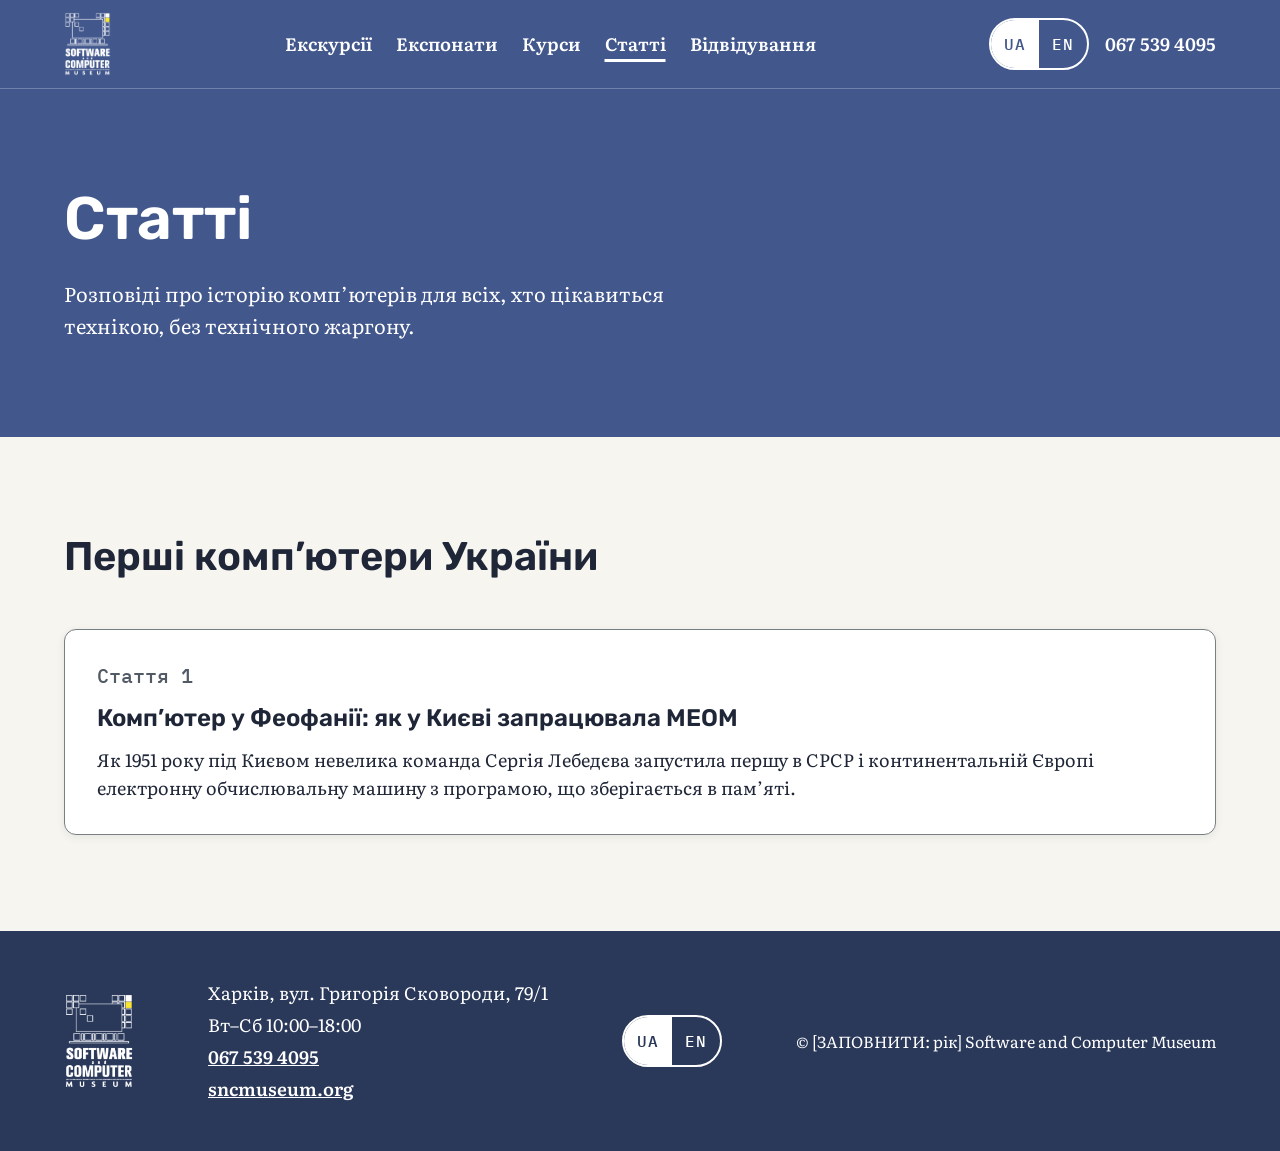
==== articles.html @ 68706a9f "Додати розділ «Статті» і першу статтю про МЕОМ - Стаття «Комп’ютер у Феофанії» в Markdown і як HTML-" ====
<!doctype html>
<html lang="uk">
<head>
  <meta charset="utf-8">
  <meta name="viewport" content="width=device-width, initial-scale=1">
  <title>Статті — Software and Computer Museum</title>
  <meta name="description" content="Статті Software and Computer Museum про історію комп’ютерів: перші комп’ютери України, люди й машини.">
  <link rel="icon" href="favicon.png" type="image/png">
  <link rel="preconnect" href="https://fonts.googleapis.com">
  <link rel="preconnect" href="https://fonts.gstatic.com" crossorigin>
  <link href="https://fonts.googleapis.com/css2?family=IBM+Plex+Mono:wght@500&family=Literata:opsz,wght@7..72,400;7..72,600&family=Rubik:wght@600&display=swap" rel="stylesheet">
  <link rel="stylesheet" href="css/tokens.css">
  <link rel="stylesheet" href="css/styles.css">
  <script src="js/main.js" defer></script>
</head>
<body>
  <a href="#main" class="skip">Перейти до вмісту</a>

  <header class="site-header on-blue">
    <div class="container">
      <a class="logo-link" href="index.html"><img class="logo" src="images/logo.png" alt="Software and Computer Museum — на головну" width="47" height="64"></a>
      <nav class="site-nav" aria-label="Розділи сайту">
        <a href="index.html#excursions">Екскурсії</a>
        <a href="exhibits.html">Експонати</a>
        <a href="courses.html">Курси</a>
        <a href="articles.html" aria-current="page">Статті</a>
        <a href="index.html#contacts">Відвідування</a>
      </nav>
      <div class="header-tools">
        <div class="lang" role="group" aria-label="Мова сайту">
          <button type="button" aria-pressed="true" aria-label="Українська">UA</button>
          <button type="button" aria-pressed="false" aria-label="English" lang="en">EN</button>
        </div>
        <a class="header-phone" href="tel:+380675394095" aria-label="Зателефонувати: 067 539 4095">067&nbsp;539&nbsp;4095</a>
      </div>
    </div>
  </header>

  <main id="main" tabindex="-1">
    <section class="hero on-blue" aria-labelledby="articles-title">
      <div class="container">
        <div class="hero-text">
          <h1 id="articles-title">Статті</h1>
          <p class="hero-lead">Розповіді про історію комп’ютерів для всіх, хто цікавиться технікою, без технічного жаргону.</p>
        </div>
      </div>
    </section>

    <section class="section" aria-labelledby="series-title">
      <div class="container">
        <h2 id="series-title">Перші комп’ютери України</h2>
        <ol class="article-list">
          <li class="card article-card">
            <p class="year">Стаття 1</p>
            <h3><a href="articles/01-mesm.html">Комп’ютер у Феофанії: як у Києві запрацювала МЕОМ</a></h3>
            <p>Як 1951 року під Києвом невелика команда Сергія Лебедєва запустила першу в СРСР і континентальній Європі електронну обчислювальну машину з програмою, що зберігається в пам’яті.</p>
          </li>
        </ol>
      </div>
    </section>
  </main>

  <footer class="site-footer on-blue">
    <div class="container">
      <img class="footer-logo" src="images/logo.png" alt="Software and Computer Museum" lang="en" width="70" height="96" loading="lazy">
      <div class="footer-contacts">
        <p>Харків, вул. Григорія Сковороди, 79/1</p>
        <p>Вт–Сб 10:00–18:00</p>
        <a href="tel:+380675394095">067&nbsp;539&nbsp;4095</a>
        <a href="https://sncmuseum.org">sncmuseum.org</a>
      </div>
      <div class="lang" role="group" aria-label="Мова сайту">
        <button type="button" aria-pressed="true" aria-label="Українська">UA</button>
        <button type="button" aria-pressed="false" aria-label="English" lang="en">EN</button>
      </div>
      <p class="copyright">© [ЗАПОВНИТИ: рік] <span lang="en">Software and Computer Museum</span></p>
    </div>
  </footer>
</body>
</html>
---- css/tokens.css ----
/* Токени дизайн-системи «Сайт музею» (tokens.json, v2) */
:root {
  /* Кольори */
  --museum-blue: #42578c;
  --museum-blue-deep: #2a3859;
  --blue-soft: #e6eaf3;
  --blue-soft-pressed: #d5dcea;
  --cta-yellow: #fae530;
  --cta-yellow-hover: #fff27a;
  --cta-yellow-pressed: #e5cf12;
  --ink: #1f2637;
  --ink-muted: #525a66;
  --paper: #f6f5f0;
  --white: #ffffff;
  --museum-grey: #787f81;
  --danger: #8a1c1c;
  --focus-ring: var(--museum-blue);

  /* Шрифти */
  --font-display: Rubik, "Segoe UI", Arial, sans-serif;
  --font-body: Literata, Georgia, "Times New Roman", serif;
  --font-mono: "IBM Plex Mono", "Courier New", monospace;

  /* Відступи */
  --space-1: 4px;
  --space-2: 8px;
  --space-3: 12px;
  --space-4: 16px;
  --space-6: 24px;
  --space-8: 32px;
  --space-12: 48px;
  --space-16: 64px;
  --space-24: 96px;

  /* Радіуси */
  --radius-sm: 4px;
  --radius-md: 12px;
  --radius-pill: 999px;

  /* Тіні */
  --shadow-btn-hover: 0 6px 14px rgba(31, 38, 55, 0.28);
  --shadow-btn-secondary-hover: 0 6px 14px rgba(31, 38, 55, 0.16);
  --shadow-card: 0 2px 8px rgba(31, 38, 55, 0.08);
  --shadow-card-hover: 0 10px 24px rgba(31, 38, 55, 0.16);
  --shadow-hero-card: 0 10px 28px rgba(10, 14, 30, 0.25);
  --shadow-call: 0 6px 16px rgba(10, 14, 30, 0.35);

  /* Рух */
  --motion: 150ms;
}
---- css/styles.css ----
/* Основа */
:root { --gutter: var(--space-16); }

* { box-sizing: border-box; }
html { scroll-behavior: smooth; }
body {
  margin: 0;
  background: var(--paper);
  color: var(--ink);
  font-family: var(--font-body);
  font-size: 18px;
  line-height: 28px;
}
h1, h2, h3 { margin: 0; font-family: var(--font-display); font-weight: 600; color: var(--ink); }
p { margin: 0; }
img { display: block; max-width: 100%; height: auto; }
a { color: var(--museum-blue); }
a:hover { color: var(--museum-blue-deep); }
input::placeholder { color: var(--ink-muted); opacity: 1; }

a:focus-visible,
button:focus-visible,
input:focus-visible,
select:focus-visible {
  outline: 3px solid var(--focus-ring);
  outline-offset: 3px;
}
.on-blue a:focus-visible,
.on-blue button:focus-visible { outline-color: var(--white); }

.skip {
  position: absolute;
  left: var(--space-4);
  top: -200px;
  z-index: 30;
  padding: var(--space-3) var(--space-6);
  background: var(--white);
  color: var(--museum-blue);
  border: 2px solid var(--museum-blue);
  border-radius: var(--radius-pill);
  font-weight: 600;
  text-decoration: none;
}
.skip:focus { top: var(--space-4); }

.container { max-width: 1200px; margin: 0 auto; }
.muted { color: var(--ink-muted); }
.todo {
  padding: var(--space-3) var(--space-4);
  background: var(--paper);
  border: 2px dashed var(--museum-grey);
  border-radius: var(--radius-sm);
  color: var(--ink-muted);
  text-align: center;
}

/* Кнопки */
.btn {
  display: inline-flex;
  align-items: center;
  justify-content: center;
  min-height: 48px;
  padding: 0 var(--space-8);
  border-radius: var(--radius-pill);
  font-family: var(--font-body);
  font-size: 18px;
  line-height: 24px;
  font-weight: 600;
  text-align: center;
  text-decoration: none;
  cursor: pointer;
  transition: transform var(--motion), box-shadow var(--motion), background-color var(--motion);
}
.btn:hover { transform: translateY(-2px); }
.btn:active { transform: translateY(1px); box-shadow: none; }

.btn-primary { background: var(--cta-yellow); border: 2px solid var(--ink); color: var(--ink); }
.btn-primary:hover { background: var(--cta-yellow-hover); color: var(--ink); box-shadow: var(--shadow-btn-hover); }
.btn-primary:active { background: var(--cta-yellow-pressed); }

.btn-secondary { background: transparent; border: 2px solid var(--museum-blue); color: var(--museum-blue); }
.btn-secondary:hover { background: var(--blue-soft); color: var(--museum-blue); box-shadow: var(--shadow-btn-secondary-hover); }
.btn-secondary:active { background: var(--blue-soft-pressed); }

/* Біла кнопка на синьому тлі (лише в макеті, не в системі) */
.btn-hero {
  background: var(--white);
  border: 2px solid var(--white);
  box-shadow: var(--shadow-hero-card);
  color: var(--museum-blue);
}
.btn-hero:hover { background: var(--blue-soft); color: var(--museum-blue); box-shadow: 0 10px 28px rgba(10, 14, 30, 0.35); }
.btn-hero:active { background: var(--blue-soft-pressed); }

/* Перемикач мови */
.lang {
  display: flex;
  border: 2px solid var(--white);
  border-radius: var(--radius-pill);
  overflow: hidden;
}
.lang button {
  min-width: 48px;
  min-height: 48px;
  border: 0;
  background: transparent;
  color: var(--white);
  font-family: var(--font-mono);
  font-weight: 500;
  font-size: 16px;
  letter-spacing: 0.06em;
  cursor: pointer;
}
.lang button[aria-pressed="true"] { background: var(--white); color: var(--museum-blue); }
.site-footer .lang button[aria-pressed="true"] { color: var(--museum-blue-deep); }

/* Шапка */
.site-header {
  padding: var(--space-3) var(--gutter);
  background: var(--museum-blue);
  color: var(--white);
  border-bottom: 1px solid rgba(255, 255, 255, 0.25);
}
.site-header .container {
  display: flex;
  flex-wrap: wrap;
  gap: var(--space-4);
  align-items: center;
  justify-content: space-between;
}
.logo { width: 47px; height: 64px; }
.site-nav {
  display: flex;
  flex-wrap: wrap;
  gap: 0 var(--space-6);
  font-weight: 600;
}
.site-nav a {
  display: inline-flex;
  align-items: center;
  min-height: 48px;
  color: var(--white);
  text-decoration: none;
}
.site-nav a:hover { color: var(--white); text-decoration: underline; }
.header-tools { display: flex; flex-wrap: wrap; gap: var(--space-4); align-items: center; }
.header-phone {
  display: inline-flex;
  align-items: center;
  min-height: 48px;
  color: var(--white);
  font-weight: 600;
  text-decoration: none;
  white-space: nowrap;
}
.header-phone:hover { color: var(--white); text-decoration: underline; }
.header-cta {
  display: inline-flex;
  align-items: center;
  min-height: 48px;
  padding: 0 var(--space-2);
  color: var(--white);
  font-weight: 600;
  line-height: 24px;
  text-decoration: underline;
  text-underline-offset: 4px;
}
.header-cta:hover { color: var(--white); }

/* Перший екран */
.hero {
  padding: var(--space-24) var(--gutter);
  background: var(--museum-blue);
  color: var(--white);
}
.hero .container { display: flex; flex-wrap: wrap; gap: var(--space-16); align-items: center; }
.hero-text {
  flex: 1 1 600px;
  min-width: 0;
  display: flex;
  flex-direction: column;
  gap: var(--space-6);
  align-items: flex-start;
}
.hero h1 {
  max-width: 760px;
  font-size: 60px;
  line-height: 68px;
  letter-spacing: -0.005em;
  color: var(--white);
}
.hero-lead { max-width: 640px; font-size: 20px; line-height: 32px; }
.hero .btn-hero {
  min-width: 320px;
  min-height: 64px;
  margin-top: var(--space-4);
  padding: 0 var(--space-12);
  font-size: 22px;
  line-height: 28px;
}
.hero-photo {
  flex: 0 1 400px;
  min-width: 0;
  aspect-ratio: 4 / 3;
  object-fit: cover;
  border-radius: var(--radius-md);
}

/* Секції */
.section { padding: var(--space-24) var(--gutter); }
.section--white { background: var(--white); border-top: 1px solid var(--museum-grey); }
.section--framed { border-bottom: 1px solid var(--museum-grey); }
.section .container { display: flex; flex-direction: column; gap: var(--space-12); }
.section h2 { font-size: 40px; line-height: 48px; }

/* Картки */
.cards { display: grid; gap: var(--space-6); }
.cards--excursions { grid-template-columns: repeat(auto-fit, minmax(260px, 1fr)); }
.cards--exhibits { grid-template-columns: repeat(auto-fit, minmax(320px, 1fr)); }
.cards--courses { grid-template-columns: repeat(auto-fit, minmax(300px, 1fr)); }
.card {
  display: flex;
  flex-direction: column;
  gap: var(--space-3);
  padding: var(--space-8);
  background: var(--white);
  border: 1px solid var(--museum-grey);
  border-radius: var(--radius-md);
  box-shadow: var(--shadow-card);
  transition: transform var(--motion), box-shadow var(--motion);
}
.card:hover { transform: translateY(-4px); box-shadow: var(--shadow-card-hover); }
.card h3 { font-size: 24px; line-height: 32px; }
.card-body { display: flex; flex-direction: column; gap: var(--space-2); flex-grow: 1; }
.card .btn { align-self: flex-start; margin-top: var(--space-3); }
.card--course { background: var(--blue-soft); border: 2px solid var(--museum-blue); }

.card--exhibit { padding: var(--space-6); box-shadow: none; }
.card--exhibit img {
  width: 100%;
  aspect-ratio: 1 / 1;
  object-fit: cover;
  border-radius: var(--radius-md);
  background: var(--paper);
}
.card--exhibit h3 { margin-top: var(--space-1); }
.year {
  font-family: var(--font-mono);
  font-weight: 500;
  font-size: 20px;
  line-height: 28px;
  color: var(--ink-muted);
}

.exhibit-facts { display: flex; flex-direction: column; margin: 0; }
.exhibit-facts dt { display: inline; color: var(--ink-muted); }
.exhibit-facts dd { display: inline; margin: 0; font-family: var(--font-mono); font-weight: 500; }

/* Запис і відвідування */
.signup-row { display: flex; flex-wrap: wrap; gap: var(--space-12); align-items: flex-start; }
.signup { flex: 999 1 480px; min-width: 0; display: flex; flex-direction: column; gap: var(--space-8); }
.visit { flex: 1 1 320px; min-width: 0; display: flex; flex-direction: column; gap: var(--space-6); }

.form {
  display: flex;
  flex-direction: column;
  gap: var(--space-6);
  padding: var(--space-8);
  background: var(--paper);
  border: 1px solid var(--museum-grey);
  border-radius: var(--radius-md);
}
.field { display: flex; flex-direction: column; gap: var(--space-2); }
.field label { font-weight: 600; }
.field label span { font-weight: 400; color: var(--ink-muted); }
.field input,
.field select {
  width: 100%;
  min-height: 48px;
  padding: 0 var(--space-3);
  background: var(--white);
  border: 1px solid var(--museum-grey);
  border-radius: var(--radius-sm);
  color: var(--ink);
  font-family: inherit;
  font-size: 18px;
}
.field [aria-invalid="true"] { border: 2px solid var(--danger); }
.field-error { color: var(--danger); font-weight: 600; }
.form .todo { text-align: left; }
.form .btn {
  align-self: flex-start;
  min-height: 52px;
  background: var(--white);
}
.thanks {
  padding: var(--space-8);
  background: var(--blue-soft);
  border: 2px solid var(--museum-blue);
  border-radius: var(--radius-md);
  font-size: 20px;
  line-height: 32px;
  font-weight: 600;
}

.visit-info {
  display: flex;
  flex-direction: column;
  gap: var(--space-2);
  margin: 0;
  padding: var(--space-6);
  background: var(--blue-soft);
  border: 1px solid var(--museum-grey);
  border-radius: var(--radius-md);
  font-size: 20px;
  line-height: 32px;
}
.visit-info dt { display: inline; font-weight: 600; }
.visit-info dd { display: inline; margin: 0; }
.map-todo {
  display: flex;
  align-items: center;
  justify-content: center;
  height: 240px;
  padding: var(--space-4);
  border-radius: var(--radius-md);
}

/* Підвал */
.site-footer {
  padding: var(--space-12) var(--gutter);
  background: var(--museum-blue-deep);
  color: var(--white);
}
.site-footer .container {
  display: flex;
  flex-wrap: wrap;
  gap: var(--space-6);
  align-items: center;
  justify-content: space-between;
}
.footer-logo { width: 70px; height: 96px; }
.footer-contacts { display: flex; flex-direction: column; gap: var(--space-1); }
.footer-contacts a { color: var(--white); font-weight: 600; }
.footer-contacts a:hover { color: var(--white); }
.copyright { font-size: 16px; line-height: 24px; }

.section-more { align-self: flex-start; font-weight: 600; }

/* Сторінка курсів */
.logo-link { display: block; border-radius: var(--radius-sm); }
.site-nav a[aria-current="page"] { text-decoration: underline; text-decoration-thickness: 3px; text-underline-offset: 8px; }

.hero--courses .container { align-items: stretch; }
.hero-lead a { color: var(--white); font-weight: 600; white-space: nowrap; }
.hero-lead a:hover { color: var(--white); }
.kicker {
  font-family: var(--font-mono);
  font-weight: 500;
  font-size: 16px;
  line-height: 24px;
  letter-spacing: 0.08em;
  text-transform: uppercase;
}
.kicker::before { content: "> "; }
.facts {
  display: flex;
  flex-wrap: wrap;
  gap: var(--space-4);
  margin: var(--space-2) 0 0;
  padding: 0;
  list-style: none;
}
.facts li {
  display: flex;
  flex-direction: column;
  min-width: 150px;
  padding: var(--space-4) var(--space-6);
  border: 2px solid rgba(255, 255, 255, 0.6);
  border-radius: var(--radius-md);
}
.facts-value { font-family: var(--font-display); font-weight: 600; font-size: 32px; line-height: 40px; }
.facts-label { font-size: 16px; line-height: 24px; }

.audience {
  flex: 0 1 360px;
  min-width: 0;
  display: flex;
  flex-direction: column;
  gap: var(--space-3);
  padding: var(--space-8);
  background: var(--white);
  border-radius: var(--radius-md);
  box-shadow: var(--shadow-hero-card);
  color: var(--ink);
}
.audience-title { font-family: var(--font-display); font-weight: 600; font-size: 22px; line-height: 30px; margin-bottom: var(--space-2); }
.audience a {
  display: flex;
  align-items: center;
  gap: var(--space-4);
  min-height: 56px;
  padding: var(--space-2) var(--space-4);
  border: 2px solid var(--museum-blue);
  border-radius: var(--radius-pill);
  color: var(--museum-blue);
  font-weight: 600;
  text-decoration: none;
  transition: background-color var(--motion), transform var(--motion);
}
.audience a:hover { background: var(--blue-soft); transform: translateX(4px); }
.audience a:focus-visible { outline-color: var(--museum-blue); }
.audience-age {
  min-width: 72px;
  padding: var(--space-1) var(--space-2);
  background: var(--museum-blue);
  border-radius: var(--radius-pill);
  color: var(--white);
  font-family: var(--font-mono);
  font-weight: 500;
  font-size: 16px;
  text-align: center;
}

.course-list { display: flex; flex-direction: column; gap: var(--space-8); }
.course {
  display: grid;
  grid-template-columns: minmax(0, 3fr) minmax(0, 2fr);
  gap: var(--space-12);
  padding: var(--space-12);
  background: var(--white);
  border: 2px solid var(--museum-blue);
  border-radius: var(--radius-md);
  box-shadow: var(--shadow-card);
  scroll-margin-top: var(--space-6);
  transition: transform var(--motion), box-shadow var(--motion);
}
.course:hover { transform: translateY(-4px); box-shadow: var(--shadow-card-hover); }
.course:target { box-shadow: 0 0 0 4px var(--blue-soft-pressed), var(--shadow-card-hover); }
.course-main { display: flex; flex-direction: column; gap: var(--space-4); align-items: flex-start; }
.course-main h3 { font-size: 30px; line-height: 38px; }
.course-tag {
  padding: var(--space-1) var(--space-3);
  background: var(--blue-soft);
  border-radius: var(--radius-pill);
  color: var(--museum-blue-deep);
  font-family: var(--font-mono);
  font-weight: 500;
  font-size: 16px;
  line-height: 24px;
}
.course-actions { display: flex; flex-wrap: wrap; gap: var(--space-4) var(--space-6); align-items: center; margin-top: auto; padding-top: var(--space-4); }
.course-phone { display: inline-flex; align-items: center; min-height: 48px; font-weight: 600; }
.course-facts {
  display: flex;
  flex-direction: column;
  margin: 0;
  padding: var(--space-6);
  background: var(--paper);
  border-radius: var(--radius-md);
}
.course-facts div {
  display: grid;
  grid-template-columns: minmax(0, 1fr) minmax(0, 1.3fr);
  gap: var(--space-4);
  padding: var(--space-3) 0;
  border-bottom: 1px dashed var(--museum-grey);
}
.course-facts div:last-child { border-bottom: 0; }
.course-facts dt { color: var(--ink-muted); }
.course-facts dd { margin: 0; font-weight: 600; }

.steps {
  display: grid;
  grid-template-columns: repeat(auto-fit, minmax(260px, 1fr));
  gap: var(--space-6);
  margin: 0;
  padding: 0;
  list-style: none;
  counter-reset: step;
}
.steps li {
  counter-increment: step;
  display: flex;
  flex-direction: column;
  gap: var(--space-3);
  padding: var(--space-8);
  background: var(--paper);
  border: 1px solid var(--museum-grey);
  border-radius: var(--radius-md);
}
.steps li::before {
  content: "0" counter(step);
  font-family: var(--font-mono);
  font-weight: 500;
  font-size: 20px;
  line-height: 28px;
  color: var(--museum-blue);
}
.steps h3 { font-size: 24px; line-height: 32px; }

.news { display: flex; flex-direction: column; margin: 0; padding: 0; list-style: none; }
.news li {
  display: grid;
  grid-template-columns: 160px minmax(0, 1fr);
  gap: var(--space-6);
  padding: var(--space-6) 0;
  border-top: 1px solid var(--museum-grey);
}
.news li:last-child { border-bottom: 1px solid var(--museum-grey); }

.cta-section { background: var(--museum-blue); color: var(--white); }
.cta-section .container { align-items: flex-start; gap: var(--space-6); }
.cta-section h2 { color: var(--white); }

/* Статті */
.article-list {
  display: grid;
  grid-template-columns: repeat(auto-fit, minmax(320px, 1fr));
  gap: var(--space-6);
  margin: 0;
  padding: 0;
  list-style: none;
}
.article-card { position: relative; }
.article-card h3 a { color: var(--ink); text-decoration: none; }
.article-card h3 a::after { content: ""; position: absolute; inset: 0; border-radius: var(--radius-md); }
.article-card:hover h3 a { color: var(--museum-blue); text-decoration: underline; }
.article-card h3 a:focus-visible { outline: none; }
.article-card:has(a:focus-visible) { outline: 3px solid var(--focus-ring); outline-offset: 3px; }

.hero--article h1 { font-size: 48px; line-height: 56px; }
.back-link { text-decoration: underline; text-underline-offset: 4px; }

.prose { max-width: 720px; display: flex; flex-direction: column; gap: var(--space-6); }
.prose h2 { margin-top: var(--space-6); font-size: 32px; line-height: 40px; }
.prose-lead { font-size: 22px; line-height: 34px; }
.prose strong { font-weight: 600; }
.prose-next {
  padding: var(--space-6);
  background: var(--blue-soft);
  border-left: 4px solid var(--museum-blue);
  border-radius: var(--radius-sm);
  font-style: italic;
}
.sources { margin: 0; padding-left: var(--space-6); display: flex; flex-direction: column; gap: var(--space-2); font-size: 16px; line-height: 24px; }
.sources a { overflow-wrap: anywhere; }

/* Панель запису на телефоні */
.mobile-bar { display: none; }

/* Планшет */
@media (max-width: 1024px) {
  :root { --gutter: var(--space-8); }
}

/* Смартфон */
@media (max-width: 768px) {
  :root { --gutter: var(--space-4); }

  .site-header { padding-bottom: var(--space-1); }
  .site-header .container { gap: var(--space-2); }
  .logo { width: 41px; height: 56px; order: 1; }
  .header-tools { order: 2; }
  .header-cta { display: none; }
  .site-nav { order: 3; flex-basis: 100%; }

  .hero { padding: 40px var(--gutter) var(--space-16); }
  .hero .container { flex-direction: column; align-items: stretch; gap: var(--space-6); }
  .hero-text { flex: none; align-items: stretch; }
  .hero h1 { font-size: 34px; line-height: 42px; }
  .hero .btn-hero {
    min-width: 0;
    min-height: 60px;
    margin-top: var(--space-2);
    padding: 0 var(--space-6);
    font-size: 20px;
    line-height: 26px;
  }
  .hero-photo { flex: none; width: 100%; margin-top: var(--space-6); }

  .section { padding: var(--space-16) var(--gutter); }
  .section .container { gap: var(--space-8); }
  .section h2 { font-size: 28px; line-height: 36px; }
  .cards { grid-template-columns: minmax(0, 1fr); }
  .card { padding: var(--space-6); }
  .card h3 { font-size: 22px; line-height: 30px; }
  .card .btn { align-self: stretch; margin-top: var(--space-2); padding: 0 var(--space-6); }

  .signup-row { flex-direction: column; align-items: stretch; gap: var(--space-16); }
  .signup, .visit { flex: none; }
  .form { padding: var(--space-6); }
  .form .btn { align-self: stretch; }
  .thanks { padding: var(--space-6); }
  .map-todo { height: 220px; }

  .facts { gap: var(--space-3); }
  .facts li { flex: 1 1 140px; min-width: 0; padding: var(--space-3) var(--space-4); }
  .facts-value { font-size: 26px; line-height: 34px; }
  .audience { flex: none; padding: var(--space-6); }
  .course { grid-template-columns: minmax(0, 1fr); gap: var(--space-6); padding: var(--space-6); }
  .course-main h3 { font-size: 24px; line-height: 32px; }
  .course-actions { flex-direction: column; align-items: stretch; }
  .course-actions .btn { padding: 0 var(--space-6); }
  .course-facts { padding: var(--space-4); }
  .steps li { padding: var(--space-6); }
  .news li { grid-template-columns: minmax(0, 1fr); gap: var(--space-1); }
  .article-list { grid-template-columns: minmax(0, 1fr); }
  .hero--article h1 { font-size: 30px; line-height: 38px; }
  .prose h2 { font-size: 26px; line-height: 34px; }
  .prose-lead { font-size: 20px; line-height: 30px; }
  .cta-section .container { align-items: stretch; }

  .site-footer:has(~ .mobile-bar) { padding-bottom: 112px; }
  .site-footer .container { flex-direction: column; align-items: flex-start; }
  .footer-logo { width: 59px; height: 80px; }
  .footer-contacts a { display: inline-flex; align-items: center; min-height: 48px; }

  .mobile-bar {
    display: block;
    position: fixed;
    left: 0;
    right: 0;
    bottom: 0;
    z-index: 20;
    padding: var(--space-3) var(--gutter);
    background: var(--museum-blue);
    border-top: 1px solid rgba(255, 255, 255, 0.25);
    box-shadow: 0 -6px 16px rgba(10, 14, 30, 0.25);
    transform: translateY(100%);
    opacity: 0;
    visibility: hidden;
    transition: transform 200ms, opacity 200ms, visibility 200ms;
  }
  .mobile-bar.is-visible { transform: none; opacity: 1; visibility: visible; }
  .mobile-bar .btn-hero {
    display: flex;
    min-height: 56px;
    padding: 0 var(--space-6);
    box-shadow: none;
    font-size: 20px;
    line-height: 26px;
  }
  html { scroll-padding-bottom: 96px; }
}

@media (prefers-reduced-motion: reduce) {
  html { scroll-behavior: auto; }
  *, *::before, *::after { transition: none !important; animation: none !important; }
  .btn:hover, .btn:active, .card:hover, .course:hover, .audience a:hover { transform: none; }
}
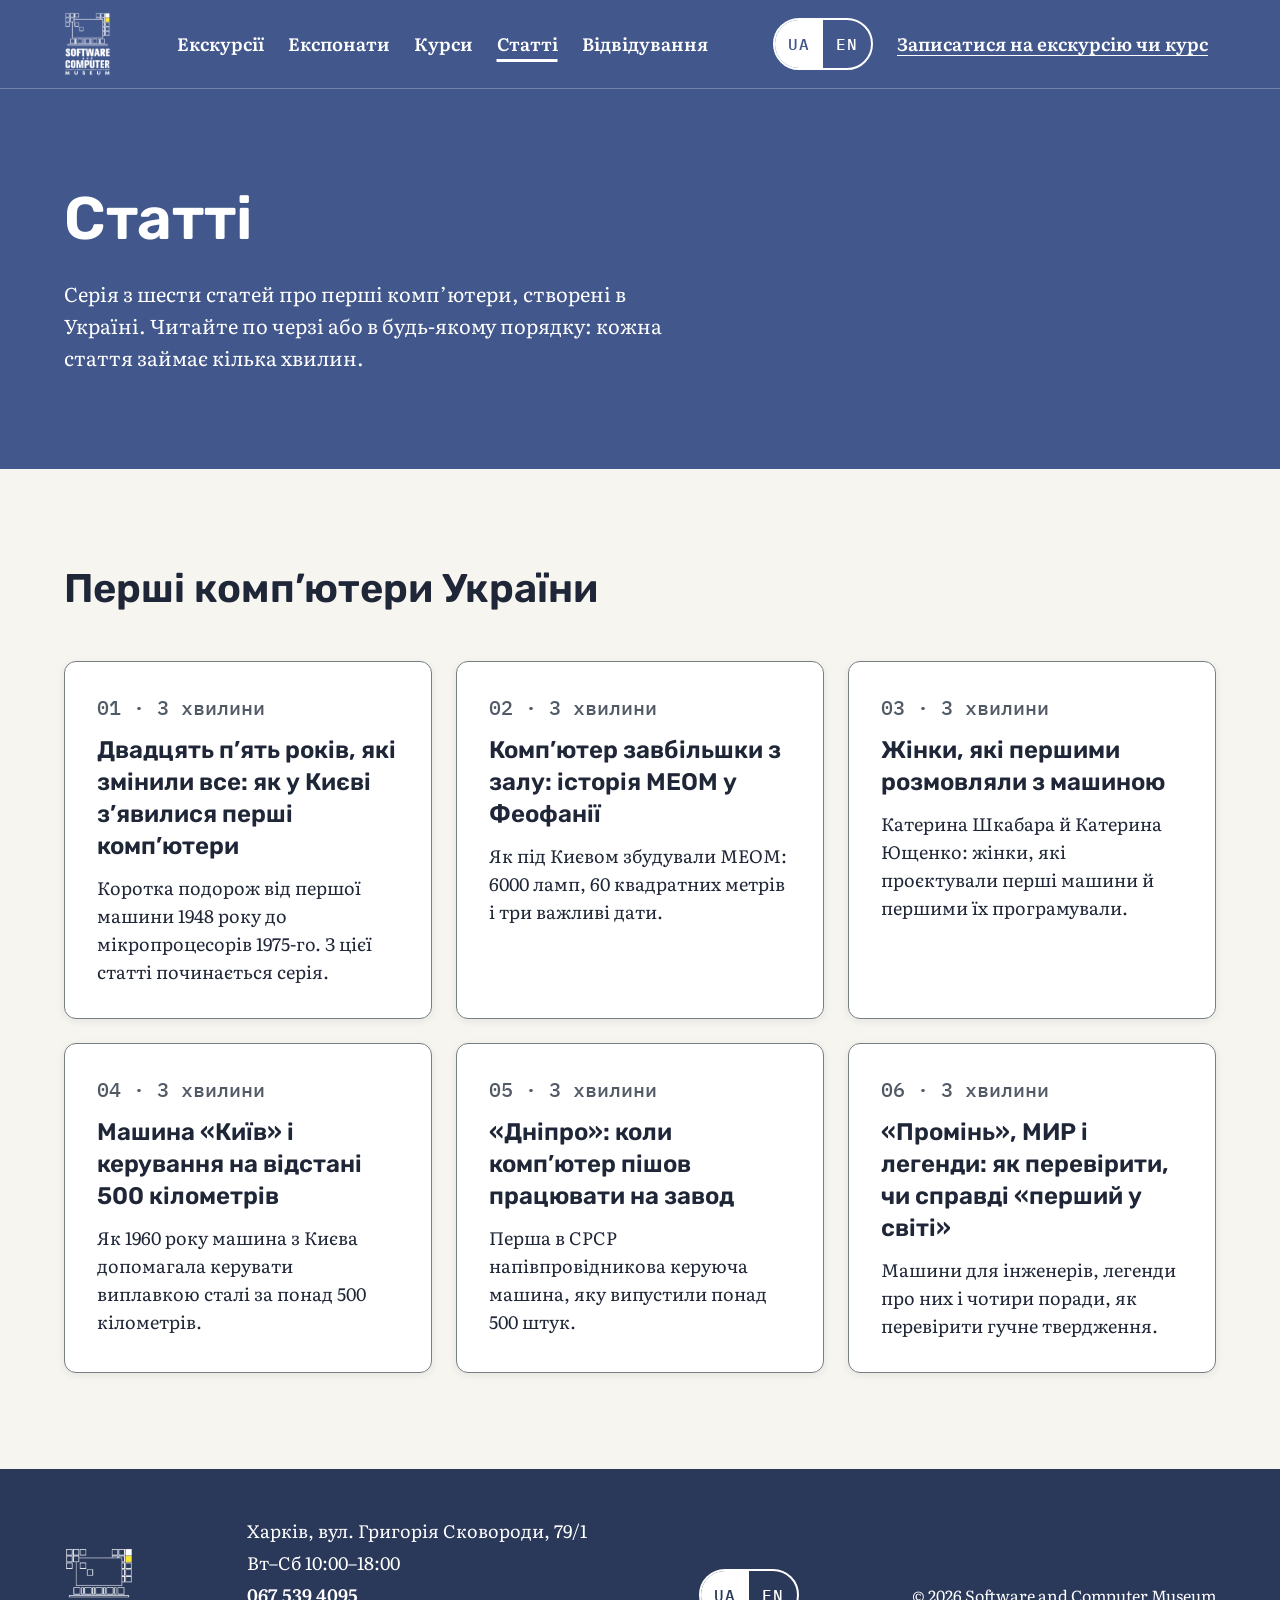
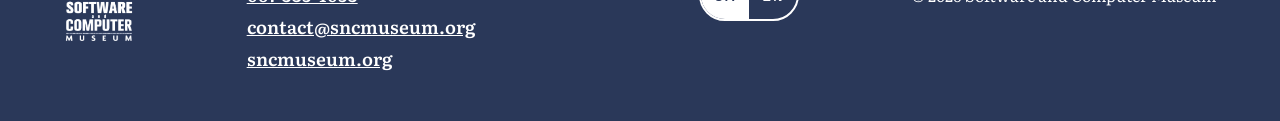
==== commit b9aeee64: "Додати сторінки статей, список статей і пункт «Статті» в меню Co-Authored-By: Claude Opus 5.5 <norep" ====
--- a/articles.html
+++ b/articles.html
@@ -4,7 +4,7 @@
   <meta charset="utf-8">
   <meta name="viewport" content="width=device-width, initial-scale=1">
   <title>Статті — Software and Computer Museum</title>
-  <meta name="description" content="Статті Software and Computer Museum про історію комп’ютерів: перші комп’ютери України, люди й машини.">
+  <meta name="description" content="Серія статей про перші комп’ютери, створені в Україні: МЕОМ, «Київ», «Дніпро», «Промінь» і МИР. Для школярів, батьків і дорослих.">
   <link rel="icon" href="favicon.png" type="image/png">
   <link rel="preconnect" href="https://fonts.googleapis.com">
   <link rel="preconnect" href="https://fonts.gstatic.com" crossorigin>
@@ -15,7 +15,6 @@
 </head>
 <body>
   <a href="#main" class="skip">Перейти до вмісту</a>
-
   <header class="site-header on-blue">
     <div class="container">
       <a class="logo-link" href="index.html"><img class="logo" src="images/logo.png" alt="Software and Computer Museum — на головну" width="47" height="64"></a>
@@ -31,17 +30,16 @@
           <button type="button" aria-pressed="true" aria-label="Українська">UA</button>
           <button type="button" aria-pressed="false" aria-label="English" lang="en">EN</button>
         </div>
-        <a class="header-phone" href="tel:+380675394095" aria-label="Зателефонувати: 067 539 4095">067&nbsp;539&nbsp;4095</a>
+        <a class="header-cta" href="index.html#signup">Записатися на екскурсію чи курс</a>
       </div>
     </div>
   </header>
-
   <main id="main" tabindex="-1">
     <section class="hero on-blue" aria-labelledby="articles-title">
       <div class="container">
         <div class="hero-text">
           <h1 id="articles-title">Статті</h1>
-          <p class="hero-lead">Розповіді про історію комп’ютерів для всіх, хто цікавиться технікою, без технічного жаргону.</p>
+          <p class="hero-lead">Серія з шести статей про перші комп’ютери, створені в Україні. Читайте по черзі або в будь-якому порядку: кожна стаття займає кілька хвилин.</p>
         </div>
       </div>
     </section>
@@ -49,17 +47,53 @@
     <section class="section" aria-labelledby="series-title">
       <div class="container">
         <h2 id="series-title">Перші комп’ютери України</h2>
-        <ol class="article-list">
-          <li class="card article-card">
-            <p class="year">Стаття 1</p>
-            <h3><a href="articles/01-mesm.html">Комп’ютер у Феофанії: як у Києві запрацювала МЕОМ</a></h3>
-            <p>Як 1951 року під Києвом невелика команда Сергія Лебедєва запустила першу в СРСР і континентальній Європі електронну обчислювальну машину з програмою, що зберігається в пам’яті.</p>
+        <ol class="cards cards--articles">
+          <li>
+            <article class="card card--article" aria-labelledby="a01-title">
+              <p class="year">01 · 3 хвилини</p>
+              <h3 id="a01-title"><a href="articles/01-dvadtsyat-pyat-rokiv.html">Двадцять п’ять років, які змінили все: як у Києві з’явилися перші комп’ютери</a></h3>
+              <p class="card-body">Коротка подорож від першої машини 1948 року до мікропроцесорів 1975-го. З цієї статті починається серія.</p>
+            </article>
+          </li>
+          <li>
+            <article class="card card--article" aria-labelledby="a02-title">
+              <p class="year">02 · 3 хвилини</p>
+              <h3 id="a02-title"><a href="articles/02-meom-u-feofanii.html">Комп’ютер завбільшки з залу: історія МЕОМ у Феофанії</a></h3>
+              <p class="card-body">Як під Києвом збудували МЕОМ: 6000 ламп, 60 квадратних метрів і три важливі дати.</p>
+            </article>
+          </li>
+          <li>
+            <article class="card card--article" aria-labelledby="a03-title">
+              <p class="year">03 · 3 хвилини</p>
+              <h3 id="a03-title"><a href="articles/03-zhinky-pershi-prohramistky.html">Жінки, які першими розмовляли з машиною</a></h3>
+              <p class="card-body">Катерина Шкабара й Катерина Ющенко: жінки, які проєктували перші машини й першими їх програмували.</p>
+            </article>
+          </li>
+          <li>
+            <article class="card card--article" aria-labelledby="a04-title">
+              <p class="year">04 · 3 хвилини</p>
+              <h3 id="a04-title"><a href="articles/04-kyiv-keruvannia-na-vidstani.html">Машина «Київ» і керування на відстані 500 кілометрів</a></h3>
+              <p class="card-body">Як 1960 року машина з Києва допомагала керувати виплавкою сталі за понад 500 кілометрів.</p>
+            </article>
+          </li>
+          <li>
+            <article class="card card--article" aria-labelledby="a05-title">
+              <p class="year">05 · 3 хвилини</p>
+              <h3 id="a05-title"><a href="articles/05-dnipro-na-zavodi.html">«Дніпро»: коли комп’ютер пішов працювати на завод</a></h3>
+              <p class="card-body">Перша в СРСР напівпровідникова керуюча машина, яку випустили понад 500 штук.</p>
+            </article>
+          </li>
+          <li>
+            <article class="card card--article" aria-labelledby="a06-title">
+              <p class="year">06 · 3 хвилини</p>
+              <h3 id="a06-title"><a href="articles/06-promin-mir-i-lehendy.html">«Промінь», МИР і легенди: як перевірити, чи справді «перший у світі»</a></h3>
+              <p class="card-body">Машини для інженерів, легенди про них і чотири поради, як перевірити гучне твердження.</p>
+            </article>
           </li>
         </ol>
       </div>
     </section>
   </main>
-
   <footer class="site-footer on-blue">
     <div class="container">
       <img class="footer-logo" src="images/logo.png" alt="Software and Computer Museum" lang="en" width="70" height="96" loading="lazy">
@@ -67,14 +101,15 @@
         <p>Харків, вул. Григорія Сковороди, 79/1</p>
         <p>Вт–Сб 10:00–18:00</p>
         <a href="tel:+380675394095">067&nbsp;539&nbsp;4095</a>
+        <a href="mailto:contact@sncmuseum.org">contact@sncmuseum.org</a>
         <a href="https://sncmuseum.org">sncmuseum.org</a>
       </div>
       <div class="lang" role="group" aria-label="Мова сайту">
         <button type="button" aria-pressed="true" aria-label="Українська">UA</button>
         <button type="button" aria-pressed="false" aria-label="English" lang="en">EN</button>
       </div>
-      <p class="copyright">© [ЗАПОВНИТИ: рік] <span lang="en">Software and Computer Museum</span></p>
+      <p class="copyright">© 2026 <span lang="en">Software and Computer Museum</span></p>
     </div>
   </footer>
 </body>
-</html>
+</html>
--- a/css/styles.css
+++ b/css/styles.css
@@ -144,16 +144,6 @@
 }
 .site-nav a:hover { color: var(--white); text-decoration: underline; }
 .header-tools { display: flex; flex-wrap: wrap; gap: var(--space-4); align-items: center; }
-.header-phone {
-  display: inline-flex;
-  align-items: center;
-  min-height: 48px;
-  color: var(--white);
-  font-weight: 600;
-  text-decoration: none;
-  white-space: nowrap;
-}
-.header-phone:hover { color: var(--white); text-decoration: underline; }
 .header-cta {
   display: inline-flex;
   align-items: center;
@@ -218,6 +208,9 @@
 .cards--excursions { grid-template-columns: repeat(auto-fit, minmax(260px, 1fr)); }
 .cards--exhibits { grid-template-columns: repeat(auto-fit, minmax(320px, 1fr)); }
 .cards--courses { grid-template-columns: repeat(auto-fit, minmax(300px, 1fr)); }
+.cards--news { grid-template-columns: repeat(auto-fit, minmax(260px, 1fr)); }
+.about-text { max-width: 70ch; display: flex; flex-direction: column; gap: var(--space-4); }
+.about-text p { margin: 0; }
 .card {
   display: flex;
   flex-direction: column;
@@ -287,7 +280,18 @@
 }
 .field [aria-invalid="true"] { border: 2px solid var(--danger); }
 .field-error { color: var(--danger); font-weight: 600; }
-.form .todo { text-align: left; }
+.consent { display: flex; align-items: flex-start; gap: var(--space-3); }
+.field .consent input {
+  flex: none;
+  width: 24px;
+  min-height: 0;
+  height: 24px;
+  margin: 2px 0 0;
+  padding: 0;
+  accent-color: var(--museum-blue);
+}
+.field .consent label { font-weight: 400; }
+.field .consent [aria-invalid="true"] { outline: 2px solid var(--danger); outline-offset: 2px; }
 .form .btn {
   align-self: flex-start;
   min-height: 52px;
@@ -317,13 +321,24 @@
 }
 .visit-info dt { display: inline; font-weight: 600; }
 .visit-info dd { display: inline; margin: 0; }
-.map-todo {
-  display: flex;
+.map-static {
+  display: flex;
+  flex-direction: column;
   align-items: center;
   justify-content: center;
-  height: 240px;
-  padding: var(--space-4);
-  border-radius: var(--radius-md);
+  gap: var(--space-4);
+  min-height: 240px;
+  padding: var(--space-6);
+  background: var(--blue-soft);
+  border: 2px solid var(--museum-blue);
+  border-radius: var(--radius-md);
+  color: var(--museum-blue);
+  text-align: center;
+}
+.map-address { margin: 0; color: var(--ink); font-weight: 600; }
+.visually-hidden {
+  position: absolute; width: 1px; height: 1px; margin: -1px; padding: 0;
+  overflow: hidden; clip: rect(0 0 0 0); white-space: nowrap; border: 0;
 }
 
 /* Підвал */
@@ -514,37 +529,70 @@
 .cta-section h2 { color: var(--white); }
 
 /* Статті */
-.article-list {
-  display: grid;
+.site-nav a[aria-current="true"] { text-decoration: underline; text-decoration-thickness: 3px; text-underline-offset: 8px; }
+
+.cards--articles {
   grid-template-columns: repeat(auto-fit, minmax(320px, 1fr));
-  gap: var(--space-6);
   margin: 0;
   padding: 0;
   list-style: none;
 }
-.article-card { position: relative; }
-.article-card h3 a { color: var(--ink); text-decoration: none; }
-.article-card h3 a::after { content: ""; position: absolute; inset: 0; border-radius: var(--radius-md); }
-.article-card:hover h3 a { color: var(--museum-blue); text-decoration: underline; }
-.article-card h3 a:focus-visible { outline: none; }
-.article-card:has(a:focus-visible) { outline: 3px solid var(--focus-ring); outline-offset: 3px; }
-
-.hero--article h1 { font-size: 48px; line-height: 56px; }
-.back-link { text-decoration: underline; text-underline-offset: 4px; }
-
-.prose { max-width: 720px; display: flex; flex-direction: column; gap: var(--space-6); }
-.prose h2 { margin-top: var(--space-6); font-size: 32px; line-height: 40px; }
-.prose-lead { font-size: 22px; line-height: 34px; }
-.prose strong { font-weight: 600; }
-.prose-next {
+.cards--articles > li { display: flex; }
+.card--article { position: relative; flex: 1; }
+.card--article h3 a { color: var(--ink); text-decoration: none; }
+.card--article h3 a::after { content: ""; position: absolute; inset: 0; border-radius: var(--radius-md); }
+.card--article:hover h3 a { color: var(--museum-blue); text-decoration: underline; text-underline-offset: 4px; }
+.card--article:focus-within { box-shadow: 0 0 0 3px var(--focus-ring), var(--shadow-card-hover); }
+.card--article h3 a:focus-visible { outline: none; }
+
+.hero--article { padding-top: var(--space-16); padding-bottom: var(--space-16); }
+.hero--article .hero-text { gap: var(--space-4); }
+.hero--article h1 { max-width: 900px; font-size: 48px; line-height: 56px; }
+.back-link {
+  display: inline-flex;
+  align-items: center;
+  min-height: 48px;
+  color: var(--white);
+  font-weight: 600;
+  text-underline-offset: 4px;
+}
+.back-link::before { content: "← "; white-space: pre; }
+.back-link:hover { color: var(--white); }
+
+.article { display: flex; flex-direction: column; gap: var(--space-12); }
+.article-body { max-width: 70ch; display: flex; flex-direction: column; gap: var(--space-4); }
+.article-body h2 { margin-top: var(--space-6); font-size: 30px; line-height: 38px; }
+.article-body ul,
+.article-body ol { margin: 0; padding-left: var(--space-6); display: flex; flex-direction: column; gap: var(--space-2); }
+.article-sources {
+  max-width: 70ch;
+  display: flex;
+  flex-direction: column;
+  gap: var(--space-4);
+  padding: var(--space-8);
+  background: var(--paper);
+  border: 1px solid var(--museum-grey);
+  border-radius: var(--radius-md);
+}
+.section .article-sources h2 { font-size: 24px; line-height: 32px; }
+.article-sources ul { margin: 0; padding-left: var(--space-6); display: flex; flex-direction: column; gap: var(--space-2); font-size: 16px; line-height: 24px; }
+
+.article-nav { display: grid; grid-template-columns: repeat(auto-fit, minmax(260px, 1fr)); gap: var(--space-6); max-width: 70ch; }
+.article-nav-link {
+  display: flex;
+  flex-direction: column;
+  gap: var(--space-1);
   padding: var(--space-6);
-  background: var(--blue-soft);
-  border-left: 4px solid var(--museum-blue);
-  border-radius: var(--radius-sm);
-  font-style: italic;
-}
-.sources { margin: 0; padding-left: var(--space-6); display: flex; flex-direction: column; gap: var(--space-2); font-size: 16px; line-height: 24px; }
-.sources a { overflow-wrap: anywhere; }
+  border: 2px solid var(--museum-blue);
+  border-radius: var(--radius-md);
+  color: var(--ink);
+  text-decoration: none;
+  transition: background-color var(--motion), transform var(--motion);
+}
+.article-nav-link:hover { background: var(--blue-soft); color: var(--ink); transform: translateY(-2px); }
+.article-nav-link--next { grid-column: -2; text-align: right; }
+.article-nav-label { color: var(--museum-blue); font-family: var(--font-mono); font-weight: 500; font-size: 16px; line-height: 24px; }
+.article-nav-title { font-weight: 600; }
 
 /* Панель запису на телефоні */
 .mobile-bar { display: none; }
@@ -592,7 +640,7 @@
   .form { padding: var(--space-6); }
   .form .btn { align-self: stretch; }
   .thanks { padding: var(--space-6); }
-  .map-todo { height: 220px; }
+  .map-static { min-height: 220px; }
 
   .facts { gap: var(--space-3); }
   .facts li { flex: 1 1 140px; min-width: 0; padding: var(--space-3) var(--space-4); }
@@ -605,11 +653,14 @@
   .course-facts { padding: var(--space-4); }
   .steps li { padding: var(--space-6); }
   .news li { grid-template-columns: minmax(0, 1fr); gap: var(--space-1); }
-  .article-list { grid-template-columns: minmax(0, 1fr); }
+  .cta-section .container { align-items: stretch; }
+
+  .hero--article { padding-top: 40px; padding-bottom: var(--space-12); }
   .hero--article h1 { font-size: 30px; line-height: 38px; }
-  .prose h2 { font-size: 26px; line-height: 34px; }
-  .prose-lead { font-size: 20px; line-height: 30px; }
-  .cta-section .container { align-items: stretch; }
+  .article-body h2 { font-size: 24px; line-height: 32px; }
+  .article-sources { padding: var(--space-6); }
+  .article-nav { grid-template-columns: minmax(0, 1fr); }
+  .article-nav-link--next { grid-column: auto; text-align: left; }
 
   .site-footer:has(~ .mobile-bar) { padding-bottom: 112px; }
   .site-footer .container { flex-direction: column; align-items: flex-start; }
@@ -647,5 +698,5 @@
 @media (prefers-reduced-motion: reduce) {
   html { scroll-behavior: auto; }
   *, *::before, *::after { transition: none !important; animation: none !important; }
-  .btn:hover, .btn:active, .card:hover, .course:hover, .audience a:hover { transform: none; }
-}
+  .btn:hover, .btn:active, .card:hover, .course:hover, .audience a:hover, .article-nav-link:hover { transform: none; }
+}
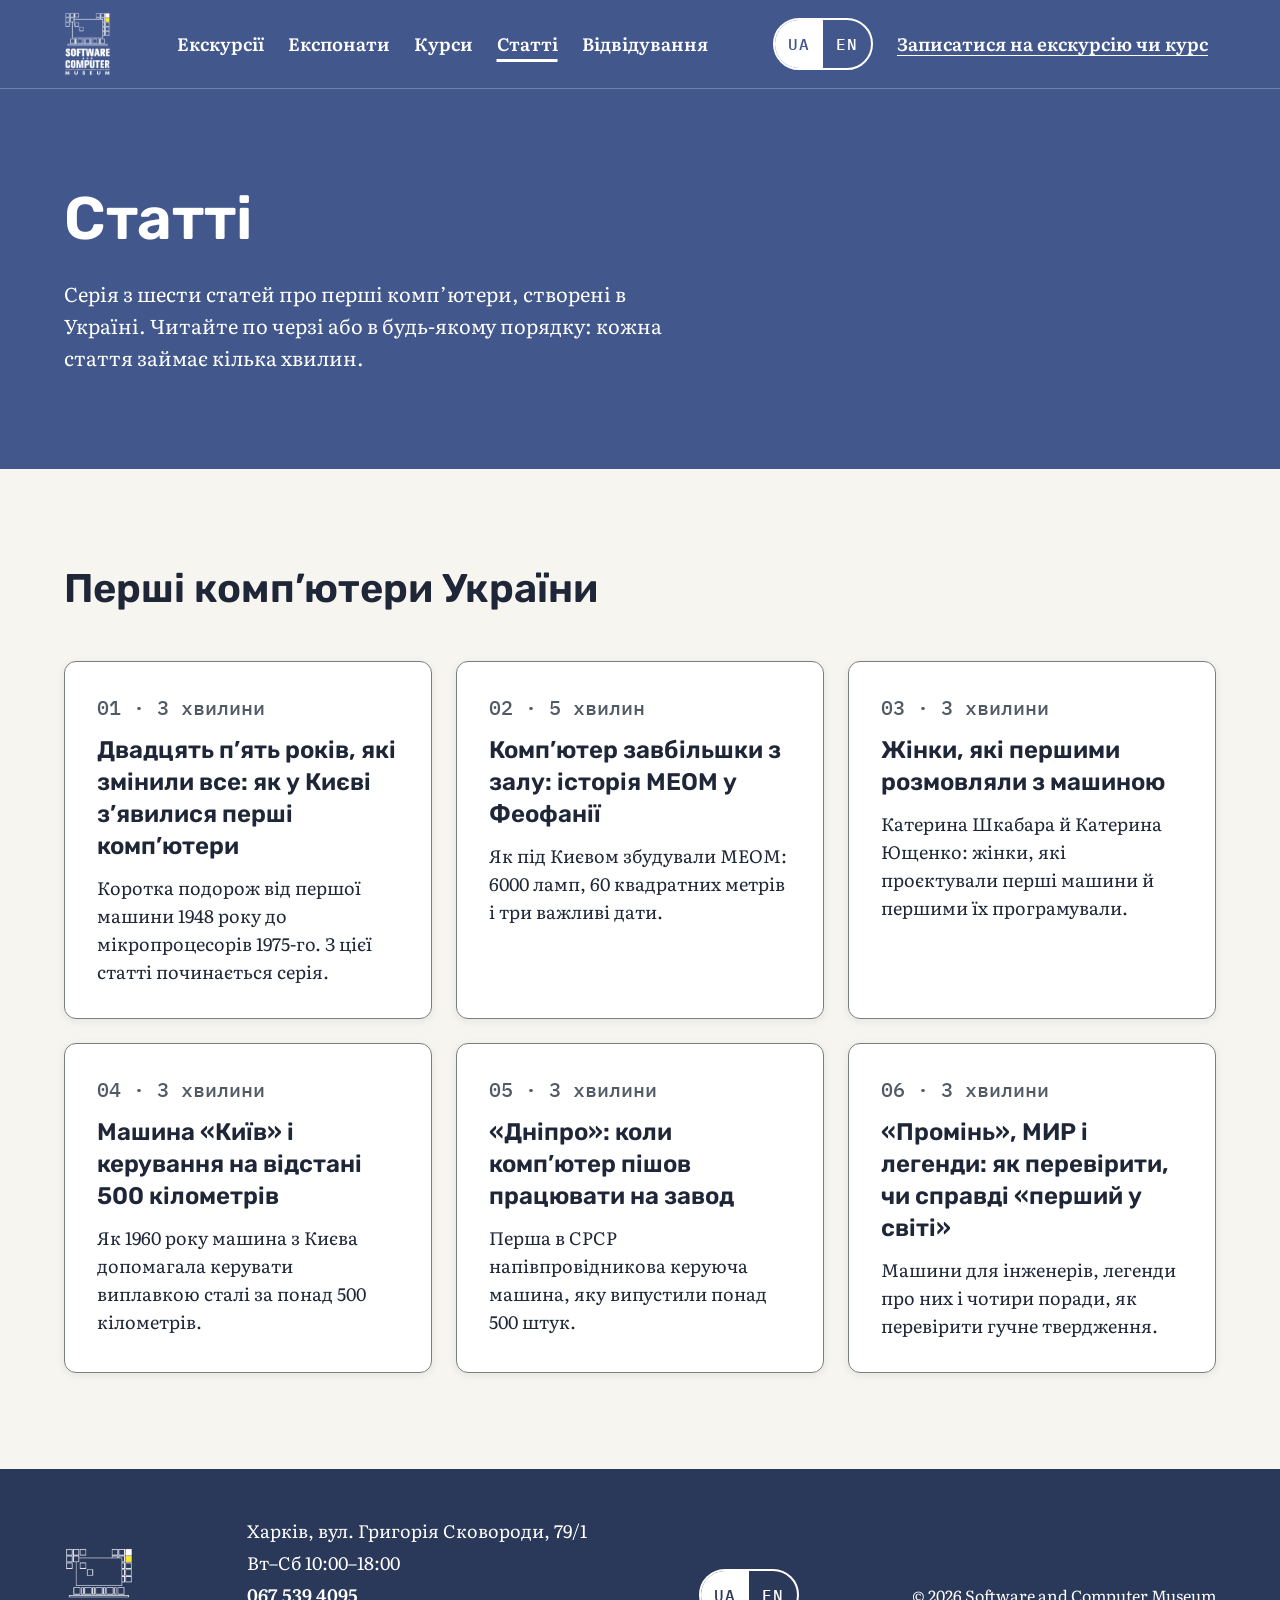
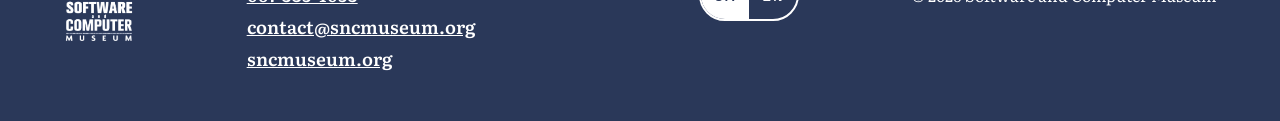
==== commit 74f531e6: "Оновити сторінку статті № 2 про МЕОМ і час читання у списку статей Co-Authored-By: Claude Opus 5.5 <" ====
--- a/articles.html
+++ b/articles.html
@@ -57,7 +57,7 @@
           </li>
           <li>
             <article class="card card--article" aria-labelledby="a02-title">
-              <p class="year">02 · 3 хвилини</p>
+              <p class="year">02 · 5 хвилин</p>
               <h3 id="a02-title"><a href="articles/02-meom-u-feofanii.html">Комп’ютер завбільшки з залу: історія МЕОМ у Феофанії</a></h3>
               <p class="card-body">Як під Києвом збудували МЕОМ: 6000 ламп, 60 квадратних метрів і три важливі дати.</p>
             </article>
